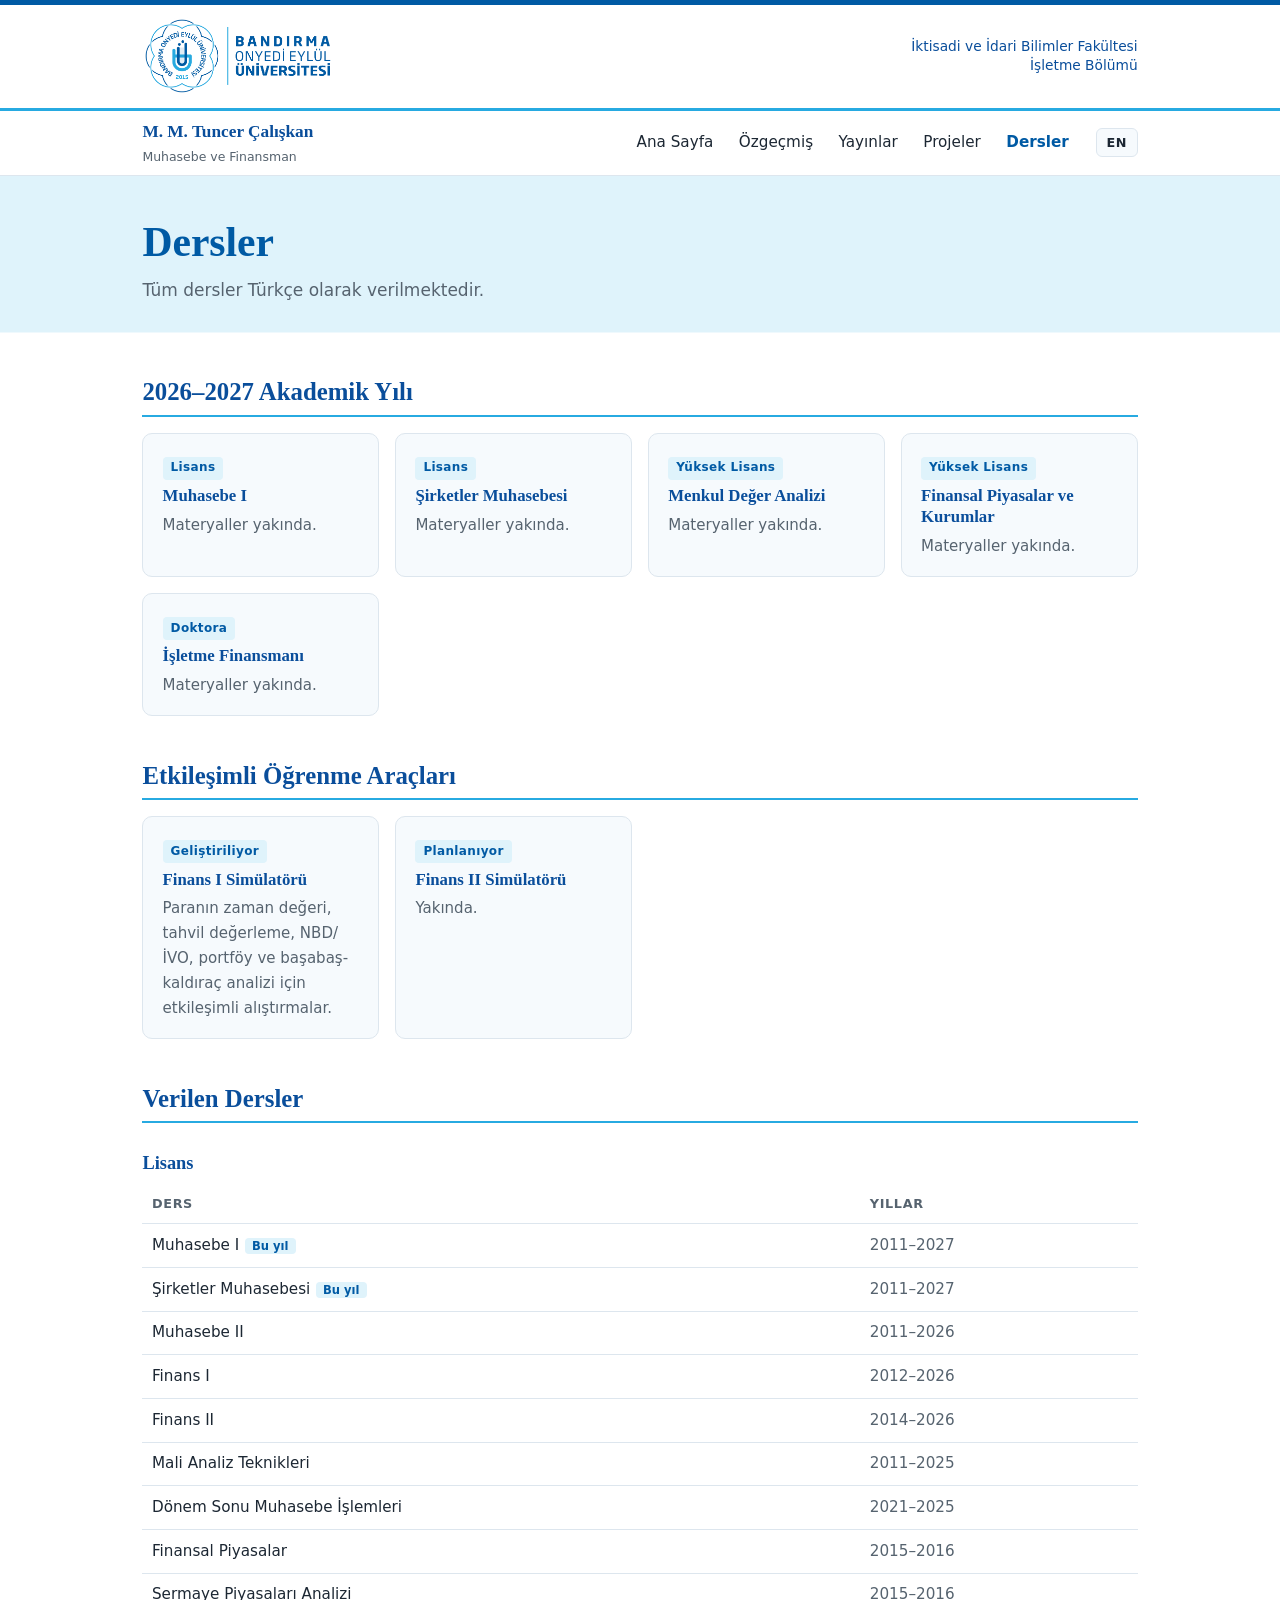
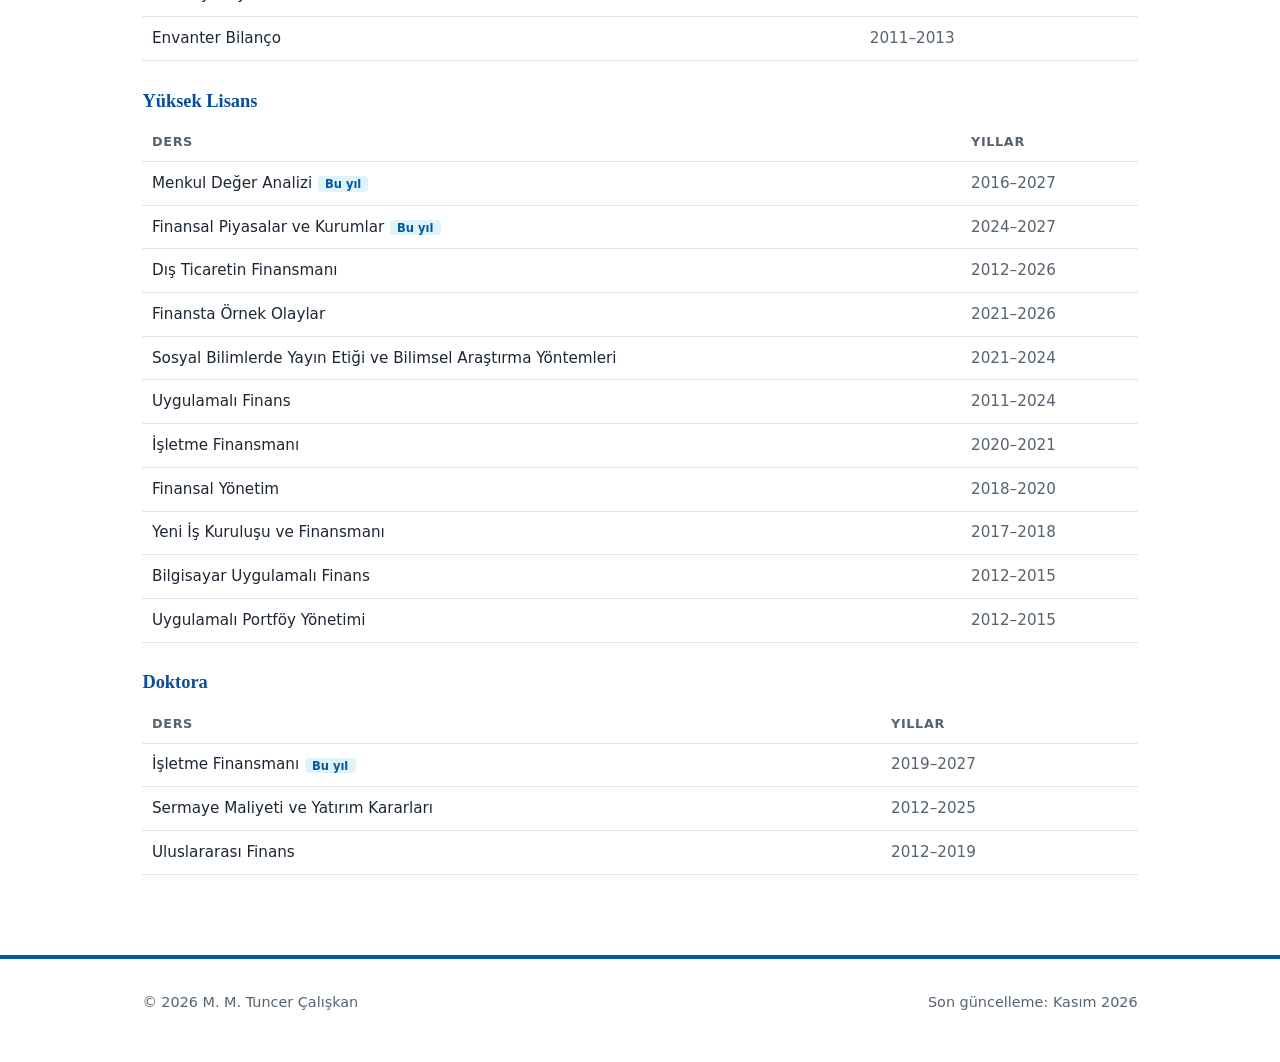
==== dersler.html @ f0aad769 "Add files via upload" ====
<!doctype html>
<html lang="tr">
<head>
<meta charset="utf-8">
<meta name="viewport" content="width=device-width, initial-scale=1">
<title data-tr="Dersler · M. M. Tuncer Çalışkan" data-en="Teaching · M. M. Tuncer Çalışkan">Dersler · M. M. Tuncer Çalışkan</title>
<meta name="description" content="Lisans, yüksek lisans ve doktora dersleri; ders materyalleri ve finans simülatörleri.">
<link rel="icon" href="assets/img/favicon.svg" type="image/svg+xml">
<link rel="stylesheet" href="assets/css/style.css">
</head>
<body>
<div class="uni-bar"><div class="wrap">
  <a class="uni-logo" href="https://www.bandirma.edu.tr">
    <img data-l="tr" src="assets/img/banu-logo-tr.png" alt="Bandırma Onyedi Eylül Üniversitesi" width="189" height="80">
    <img data-l="en" src="assets/img/banu-logo-en.png" alt="Bandırma Onyedi Eylül University" width="189" height="80">
  </a>
  <span class="uni-unit"><span data-l="tr">İktisadi ve İdari Bilimler Fakültesi<br>İşletme Bölümü</span><span data-l="en">Faculty of Economics and Administrative Sciences<br>Department of Business Administration</span></span>
</div></div>
<header class="site-header"><div class="wrap">
  <a class="brand" href="index.html">M. M. Tuncer Çalışkan<small><span data-l="tr">Muhasebe ve Finansman</span><span data-l="en">Accounting and Finance</span></small></a>
  <nav class="main" aria-label="Ana menü">
    <a href="index.html"><span data-l="tr">Ana Sayfa</span><span data-l="en">Home</span></a>
    <a href="ozgecmis.html"><span data-l="tr">Özgeçmiş</span><span data-l="en">CV</span></a>
    <a href="yayinlar.html"><span data-l="tr">Yayınlar</span><span data-l="en">Publications</span></a>
    <a href="projeler.html"><span data-l="tr">Projeler</span><span data-l="en">Projects</span></a>
    <a href="dersler.html" aria-current="page"><span data-l="tr">Dersler</span><span data-l="en">Teaching</span></a>
  </nav>
  <button class="lang-btn" type="button">EN</button>
  <button class="icon-btn menu-btn" type="button" aria-expanded="false" aria-label="Menü">☰</button>
</div></header>

<main><div class="wrap">
  <div class="page-head">
    <h1><span data-l="tr">Dersler</span><span data-l="en">Teaching</span></h1>
    <p><span data-l="tr">Tüm dersler Türkçe olarak verilmektedir.</span><span data-l="en">All courses are taught in Turkish.</span></p>
  </div>

  <h2><span data-l="tr">2026–2027 Akademik Yılı</span><span data-l="en">Academic Year 2026–2027</span></h2>
  <div class="grid">
    <div class="card"><span class="tag"><span data-l="tr">Lisans</span><span data-l="en">Undergraduate</span></span>
      <h3><span data-l="tr">Muhasebe I</span><span data-l="en">Accounting I</span></h3>
      <p><span data-l="tr">Materyaller yakında.</span><span data-l="en">Materials coming soon.</span></p></div>
    <div class="card"><span class="tag"><span data-l="tr">Lisans</span><span data-l="en">Undergraduate</span></span>
      <h3><span data-l="tr">Şirketler Muhasebesi</span><span data-l="en">Corporate Accounting</span></h3>
      <p><span data-l="tr">Materyaller yakında.</span><span data-l="en">Materials coming soon.</span></p></div>
    <div class="card"><span class="tag"><span data-l="tr">Yüksek Lisans</span><span data-l="en">Master's</span></span>
      <h3><span data-l="tr">Menkul Değer Analizi</span><span data-l="en">Security Analysis</span></h3>
      <p><span data-l="tr">Materyaller yakında.</span><span data-l="en">Materials coming soon.</span></p></div>
    <div class="card"><span class="tag"><span data-l="tr">Yüksek Lisans</span><span data-l="en">Master's</span></span>
      <h3><span data-l="tr">Finansal Piyasalar ve Kurumlar</span><span data-l="en">Financial Markets and Institutions</span></h3>
      <p><span data-l="tr">Materyaller yakında.</span><span data-l="en">Materials coming soon.</span></p></div>
    <div class="card"><span class="tag"><span data-l="tr">Doktora</span><span data-l="en">PhD</span></span>
      <h3><span data-l="tr">İşletme Finansmanı</span><span data-l="en">Business Finance</span></h3>
      <p><span data-l="tr">Materyaller yakında.</span><span data-l="en">Materials coming soon.</span></p></div>
  </div>

  <h2><span data-l="tr">Etkileşimli Öğrenme Araçları</span><span data-l="en">Interactive Learning Tools</span></h2>
  <div class="grid">
    <div class="card"><span class="tag"><span data-l="tr">Geliştiriliyor</span><span data-l="en">In development</span></span>
      <h3><span data-l="tr">Finans I Simülatörü</span><span data-l="en">Finance I Simulator</span></h3>
      <p><span data-l="tr">Paranın zaman değeri, tahvil değerleme, NBD/İVO, portföy ve başabaş-kaldıraç analizi için etkileşimli alıştırmalar.</span><span data-l="en">Interactive exercises on time value of money, bond valuation, NPV/IRR, portfolio and break-even/leverage analysis.</span></p></div>
    <div class="card"><span class="tag"><span data-l="tr">Planlanıyor</span><span data-l="en">Planned</span></span>
      <h3><span data-l="tr">Finans II Simülatörü</span><span data-l="en">Finance II Simulator</span></h3>
      <p><span data-l="tr">Yakında.</span><span data-l="en">Coming soon.</span></p></div>
  </div>

  <h2><span data-l="tr">Verilen Dersler</span><span data-l="en">Courses Taught</span></h2>

  <h3><span data-l="tr">Lisans</span><span data-l="en">Undergraduate</span></h3>
  <table>
    <thead><tr><th><span data-l="tr">Ders</span><span data-l="en">Course</span></th><th><span data-l="tr">Yıllar</span><span data-l="en">Years</span></th></tr></thead>
    <tbody>
      <tr><td><span data-l="tr">Muhasebe I</span><span data-l="en">Accounting I</span><span class="badge-now"><span data-l="tr">Bu yıl</span><span data-l="en">Current</span></span></td><td class="yr">2011–2027</td></tr>
      <tr><td><span data-l="tr">Şirketler Muhasebesi</span><span data-l="en">Corporate Accounting</span><span class="badge-now"><span data-l="tr">Bu yıl</span><span data-l="en">Current</span></span></td><td class="yr">2011–2027</td></tr>
      <tr><td><span data-l="tr">Muhasebe II</span><span data-l="en">Accounting II</span></td><td class="yr">2011–2026</td></tr>
      <tr><td><span data-l="tr">Finans I</span><span data-l="en">Finance I</span></td><td class="yr">2012–2026</td></tr>
      <tr><td><span data-l="tr">Finans II</span><span data-l="en">Finance II</span></td><td class="yr">2014–2026</td></tr>
      <tr><td><span data-l="tr">Mali Analiz Teknikleri</span><span data-l="en">Financial Analysis Techniques</span></td><td class="yr">2011–2025</td></tr>
      <tr><td><span data-l="tr">Dönem Sonu Muhasebe İşlemleri</span><span data-l="en">Year-End Accounting Procedures</span></td><td class="yr">2021–2025</td></tr>
      <tr><td><span data-l="tr">Finansal Piyasalar</span><span data-l="en">Financial Markets</span></td><td class="yr">2015–2016</td></tr>
      <tr><td><span data-l="tr">Sermaye Piyasaları Analizi</span><span data-l="en">Capital Markets Analysis</span></td><td class="yr">2015–2016</td></tr>
      <tr><td><span data-l="tr">Envanter Bilanço</span><span data-l="en">Inventory and Balance Sheet</span></td><td class="yr">2011–2013</td></tr>
    </tbody>
  </table>

  <h3><span data-l="tr">Yüksek Lisans</span><span data-l="en">Master's</span></h3>
  <table>
    <thead><tr><th><span data-l="tr">Ders</span><span data-l="en">Course</span></th><th><span data-l="tr">Yıllar</span><span data-l="en">Years</span></th></tr></thead>
    <tbody>
      <tr><td><span data-l="tr">Menkul Değer Analizi</span><span data-l="en">Security Analysis</span><span class="badge-now"><span data-l="tr">Bu yıl</span><span data-l="en">Current</span></span></td><td class="yr">2016–2027</td></tr>
      <tr><td><span data-l="tr">Finansal Piyasalar ve Kurumlar</span><span data-l="en">Financial Markets and Institutions</span><span class="badge-now"><span data-l="tr">Bu yıl</span><span data-l="en">Current</span></span></td><td class="yr">2024–2027</td></tr>
      <tr><td><span data-l="tr">Dış Ticaretin Finansmanı</span><span data-l="en">Foreign Trade Finance</span></td><td class="yr">2012–2026</td></tr>
      <tr><td><span data-l="tr">Finansta Örnek Olaylar</span><span data-l="en">Case Studies in Finance</span></td><td class="yr">2021–2026</td></tr>
      <tr><td><span data-l="tr">Sosyal Bilimlerde Yayın Etiği ve Bilimsel Araştırma Yöntemleri</span><span data-l="en">Publication Ethics and Research Methods in Social Sciences</span></td><td class="yr">2021–2024</td></tr>
      <tr><td><span data-l="tr">Uygulamalı Finans</span><span data-l="en">Applied Finance</span></td><td class="yr">2011–2024</td></tr>
      <tr><td><span data-l="tr">İşletme Finansmanı</span><span data-l="en">Business Finance</span></td><td class="yr">2020–2021</td></tr>
      <tr><td><span data-l="tr">Finansal Yönetim</span><span data-l="en">Financial Management</span></td><td class="yr">2018–2020</td></tr>
      <tr><td><span data-l="tr">Yeni İş Kuruluşu ve Finansmanı</span><span data-l="en">New Venture Creation and Financing</span></td><td class="yr">2017–2018</td></tr>
      <tr><td><span data-l="tr">Bilgisayar Uygulamalı Finans</span><span data-l="en">Computer-Aided Finance</span></td><td class="yr">2012–2015</td></tr>
      <tr><td><span data-l="tr">Uygulamalı Portföy Yönetimi</span><span data-l="en">Applied Portfolio Management</span></td><td class="yr">2012–2015</td></tr>
    </tbody>
  </table>

  <h3><span data-l="tr">Doktora</span><span data-l="en">PhD</span></h3>
  <table>
    <thead><tr><th><span data-l="tr">Ders</span><span data-l="en">Course</span></th><th><span data-l="tr">Yıllar</span><span data-l="en">Years</span></th></tr></thead>
    <tbody>
      <tr><td><span data-l="tr">İşletme Finansmanı</span><span data-l="en">Business Finance</span><span class="badge-now"><span data-l="tr">Bu yıl</span><span data-l="en">Current</span></span></td><td class="yr">2019–2027</td></tr>
      <tr><td><span data-l="tr">Sermaye Maliyeti ve Yatırım Kararları</span><span data-l="en">Cost of Capital and Investment Decisions</span></td><td class="yr">2012–2025</td></tr>
      <tr><td><span data-l="tr">Uluslararası Finans</span><span data-l="en">International Finance</span></td><td class="yr">2012–2019</td></tr>
    </tbody>
  </table>
</div></main>

<footer class="site-footer"><div class="wrap">
  <span>© 2026 M. M. Tuncer Çalışkan</span>
  <span><span data-l="tr">Son güncelleme: Kasım 2026</span><span data-l="en">Last updated: November 2026</span></span>
</div></footer>
<script src="assets/js/main.js"></script>
</body>
</html>
---- assets/css/style.css ----
/* ==========================================================
   Kişisel akademik site — ortak stil
   Renkler: Bandırma Onyedi Eylül Üniversitesi Kurumsal Kimlik
   Rehberi (2017) logo renkleri: #005AA4 koyu mavi, #27AAE1 açık mavi
   ========================================================== */
:root {
  --banu-blue: #005aa4;     /* kurumsal koyu mavi */
  --banu-cyan: #27aae1;     /* kurumsal açık mavi */
  --banu-tint: #dff3fb;     /* rehberdeki açık ton */
  --bg: #ffffff;
  --surface: #f6fafd;
  --text: #1c2733;
  --muted: #56636f;
  --line: #dde6ee;
  --navy: #0a4e9b;          /* başlıklar: rehberdeki koyu ton */
  --accent: #005aa4;        /* bağlantılar */
  --accent-soft: #dff3fb;
  --serif: "Iowan Old Style", "Palatino Linotype", Palatino, Georgia, Cambria, serif;
  --sans: system-ui, -apple-system, "Segoe UI", Roboto, "Helvetica Neue", Arial, sans-serif;
  --max: 1040px;
  --radius: 10px;
}
@media (prefers-color-scheme: dark) {
  :root {
    --bg: #0f1722;
    --surface: #152131;
    --text: #e6edf3;
    --muted: #a0aebb;
    --line: #26364a;
    --navy: #a4dbf3;
    --accent: #6dc6eb;
    --accent-soft: #15324a;
  }
}

* { box-sizing: border-box; }
html { scroll-behavior: smooth; }
body {
  margin: 0;
  background: var(--bg);
  color: var(--text);
  font-family: var(--sans);
  font-size: 17px;
  line-height: 1.65;
  -webkit-font-smoothing: antialiased;
}
a { color: var(--accent); text-decoration-thickness: 1px; text-underline-offset: 3px; }
a:hover { text-decoration-thickness: 2px; }
img { max-width: 100%; display: block; }
h1, h2, h3 { font-family: var(--serif); color: var(--navy); line-height: 1.25; font-weight: 600; }
h1 { font-size: clamp(1.9rem, 4vw, 2.6rem); margin: 0 0 .4rem; }
h2 { font-size: 1.55rem; margin: 2.8rem 0 1rem; padding-bottom: .4rem; border-bottom: 1px solid var(--line); }
h3 { font-size: 1.15rem; margin: 1.8rem 0 .6rem; }
.wrap { max-width: var(--max); margin: 0 auto; padding: 0 1.4rem; }

/* ---------- Dil görünürlüğü ---------- */
html[lang="tr"] [data-l="en"],
html[lang="en"] [data-l="tr"] { display: none !important; }

/* ---------- Üniversite şeridi (logo) ---------- */
.uni-bar {
  background: #ffffff;
  border-top: 5px solid var(--banu-blue);
  box-shadow: inset 0 -3px 0 var(--banu-cyan);
}
.uni-bar .wrap { display: flex; align-items: center; justify-content: space-between; gap: 1.2rem; padding-top: .7rem; padding-bottom: .9rem; }
/* Rehber: logo 2 cm'in altında kullanılamaz → amblem en az 76 px */
.uni-logo img { height: 80px; width: auto; }
.uni-unit { color: #0a4e9b; font-size: .86rem; line-height: 1.4; text-align: right; }
@media (max-width: 640px) { .uni-unit { display: none; } }

/* ---------- Üst menü ---------- */
.site-header {
  position: sticky; top: 0; z-index: 10;
  background: color-mix(in srgb, var(--bg) 92%, transparent);
  backdrop-filter: blur(8px);
  border-bottom: 1px solid var(--line);
}
.site-header .wrap { display: flex; align-items: center; gap: 1rem; min-height: 64px; }
.brand { font-family: var(--serif); font-weight: 600; color: var(--navy); text-decoration: none; font-size: 1.08rem; margin-right: auto; }
.brand small { display: block; font-family: var(--sans); font-weight: 400; font-size: .78rem; color: var(--muted); }
nav.main { display: flex; gap: .2rem; flex-wrap: wrap; }
nav.main a {
  color: var(--text); text-decoration: none; padding: .4rem .7rem; border-radius: 6px; font-size: .95rem;
}
nav.main a:hover { background: var(--accent-soft); }
nav.main a[aria-current="page"] { color: var(--accent); font-weight: 600; }
.lang-btn, .icon-btn {
  border: 1px solid var(--line); background: var(--surface); color: var(--text);
  border-radius: 6px; padding: .35rem .6rem; font: 600 .8rem var(--sans); cursor: pointer; letter-spacing: .04em;
}
.lang-btn:hover, .icon-btn:hover { border-color: var(--accent); color: var(--accent); }
.menu-btn { display: none; }
@media (max-width: 820px) {
  .menu-btn { display: inline-block; }
  nav.main { display: none; position: absolute; top: 64px; left: 0; right: 0; background: var(--surface);
    flex-direction: column; padding: .6rem 1.4rem 1rem; border-bottom: 1px solid var(--line); }
  nav.main.open { display: flex; }
}

/* ---------- Ana sayfa kahraman alanı ---------- */
.hero { padding: 3rem 0 2rem; background: linear-gradient(180deg, var(--accent-soft) 0%, var(--bg) 100%); }
.hero h1 { color: var(--banu-blue); }
@media (prefers-color-scheme: dark) { .hero h1 { color: var(--navy); } }
h2 { border-bottom: 2px solid var(--banu-cyan); }
.hero .wrap { display: grid; grid-template-columns: 170px 1fr; gap: 2.2rem; align-items: center; }
.hero img.portrait {
  width: 170px; height: 210px; object-fit: cover; border-radius: var(--radius);
  border: 1px solid var(--line); box-shadow: 0 6px 24px rgba(20, 30, 50, .10);
}
.hero .title { color: var(--accent); font-weight: 600; margin: 0; }
.hero .affil { color: var(--muted); margin: .2rem 0 1rem; }
@media (max-width: 640px) {
  .hero .wrap { grid-template-columns: 1fr; }
  .hero img.portrait { width: 140px; height: 172px; }
}

/* ---------- Profil bağlantıları ---------- */
.links { display: flex; flex-wrap: wrap; gap: .5rem; margin: 0; padding: 0; list-style: none; }
.links a {
  display: inline-block; padding: .3rem .75rem; border: 1px solid var(--line); border-radius: 999px;
  background: var(--surface); color: var(--text); text-decoration: none; font-size: .88rem;
}
.links a:hover { border-color: var(--accent); color: var(--accent); }

/* ---------- Kartlar ve ızgaralar ---------- */
.grid { display: grid; gap: 1rem; grid-template-columns: repeat(auto-fill, minmax(230px, 1fr)); }
.card {
  background: var(--surface); border: 1px solid var(--line); border-radius: var(--radius); padding: 1.1rem 1.2rem;
}
.card h3 { margin: 0 0 .35rem; font-size: 1.05rem; }
.card p { margin: 0; color: var(--muted); font-size: .94rem; }
.tag {
  display: inline-block; font-size: .75rem; font-weight: 600; letter-spacing: .03em; color: var(--accent);
  background: var(--accent-soft); padding: .1rem .5rem; border-radius: 4px; margin-bottom: .4rem;
}
.lead { font-size: 1.08rem; max-width: 70ch; }
.muted { color: var(--muted); }

/* ---------- Zaman çizelgesi (özgeçmiş) ---------- */
.timeline { list-style: none; margin: 0; padding: 0; }
.timeline li {
  display: grid; grid-template-columns: 120px 1fr; gap: 1rem; padding: .8rem 0; border-bottom: 1px dashed var(--line);
}
.timeline .yr { color: var(--accent); font-weight: 600; font-variant-numeric: tabular-nums; font-size: .93rem; }
.timeline strong { display: block; color: var(--text); }
.timeline span.sub { color: var(--muted); font-size: .93rem; }
@media (max-width: 560px) { .timeline li { grid-template-columns: 1fr; gap: .1rem; } }

/* ---------- Yayınlar ---------- */
.toolbar { display: flex; flex-wrap: wrap; gap: .5rem; align-items: center; margin: 1.2rem 0 .4rem; }
.toolbar input[type="search"] {
  flex: 1 1 240px; padding: .55rem .8rem; border: 1px solid var(--line); border-radius: 8px;
  background: var(--surface); color: var(--text); font: inherit; font-size: .95rem;
}
.chip {
  border: 1px solid var(--line); background: var(--surface); color: var(--text); border-radius: 999px;
  padding: .35rem .8rem; font: .86rem var(--sans); cursor: pointer;
}
.chip[aria-pressed="true"] { background: var(--navy); color: var(--bg); border-color: var(--navy); }
.count { color: var(--muted); font-size: .88rem; margin: .3rem 0 0; }
ol.pubs { list-style: none; padding: 0; margin: 0; }
ol.pubs li {
  padding: .85rem 0 .85rem 1rem; border-left: 3px solid transparent; border-bottom: 1px solid var(--line);
  text-indent: -1rem; padding-left: 2rem;  /* APA asılı girinti */
}
ol.pubs li:hover { border-left-color: var(--accent); }
ol.pubs li .me { font-weight: 700; }
ol.pubs li a.doi { font-size: .9rem; word-break: break-all; }
ol.pubs li .kind { text-indent: 0; display: inline-block; margin-left: .4rem; }
.pub-section[hidden] { display: none; }

/* ---------- Tablolar (dersler) ---------- */
table { width: 100%; border-collapse: collapse; font-size: .95rem; }
th, td { text-align: left; padding: .55rem .6rem; border-bottom: 1px solid var(--line); vertical-align: top; }
th { font-size: .8rem; text-transform: uppercase; letter-spacing: .05em; color: var(--muted); font-weight: 600; }
td.yr { white-space: nowrap; font-variant-numeric: tabular-nums; color: var(--muted); }
.badge-now { font-size: .72rem; font-weight: 700; color: var(--accent); background: var(--accent-soft); padding: .05rem .45rem; border-radius: 4px; margin-left: .35rem; }

/* ---------- Altbilgi ---------- */
footer.site-footer { margin-top: 4rem; border-top: 4px solid var(--banu-blue); padding: 2rem 0 3rem; color: var(--muted); font-size: .9rem; }
footer.site-footer .wrap { display: flex; flex-wrap: wrap; justify-content: space-between; gap: 1rem; }

main { padding-bottom: 1rem; }
/* İç sayfa başlığı: ana sayfadaki gibi tam genişlikte kurumsal açık mavi bant */
.page-head {
  padding: 2.6rem 0 1.8rem;
  background: var(--accent-soft);
  box-shadow: 0 0 0 100vmax var(--accent-soft);
  clip-path: inset(0 -100vmax);
  margin-bottom: 1rem;
}
.page-head h1 { color: var(--banu-blue); }
@media (prefers-color-scheme: dark) { .page-head h1 { color: var(--navy); } }
.page-head p { color: var(--muted); max-width: 70ch; margin: .2rem 0 0; }
.btn {
  display: inline-block; padding: .55rem 1rem; border-radius: 8px; background: var(--navy); color: var(--bg);
  text-decoration: none; font-weight: 600; font-size: .92rem;
}
.btn:hover { opacity: .9; }
.btn.ghost { background: transparent; color: var(--navy); border: 1px solid var(--line); }
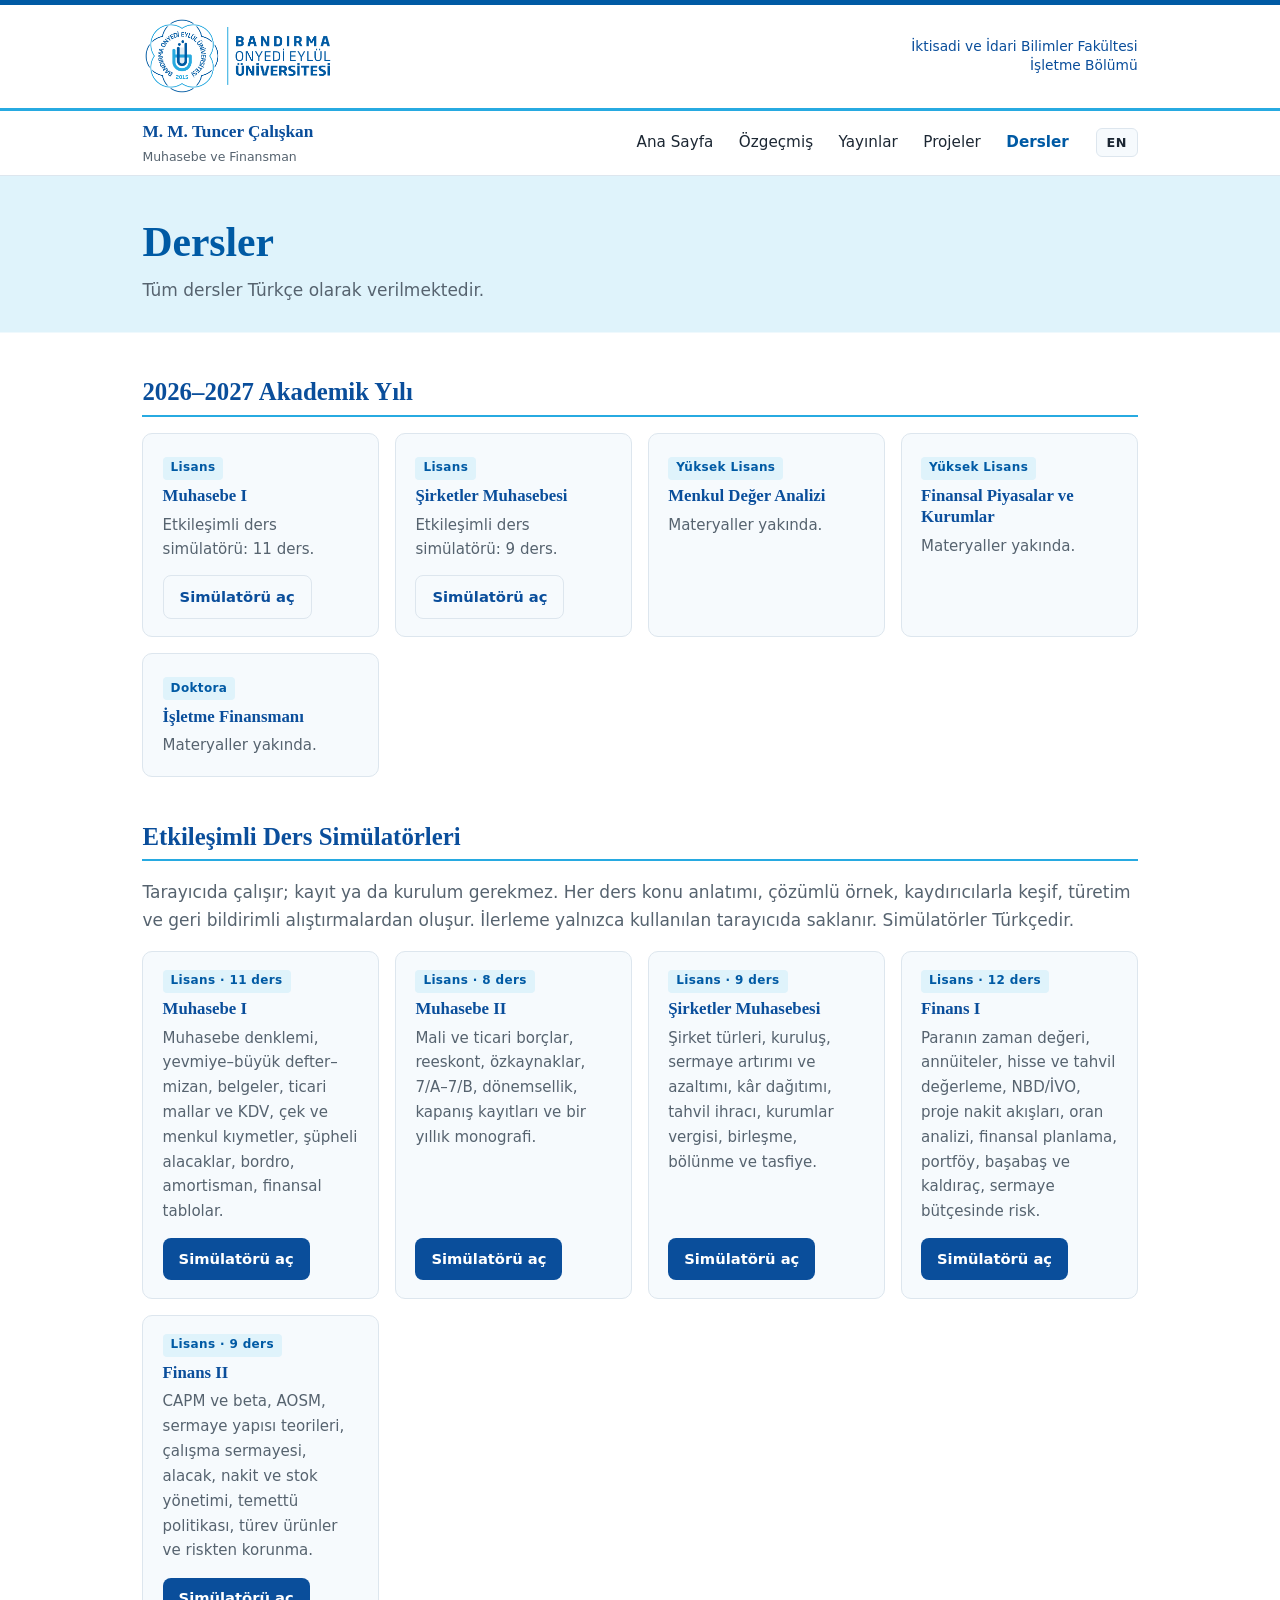
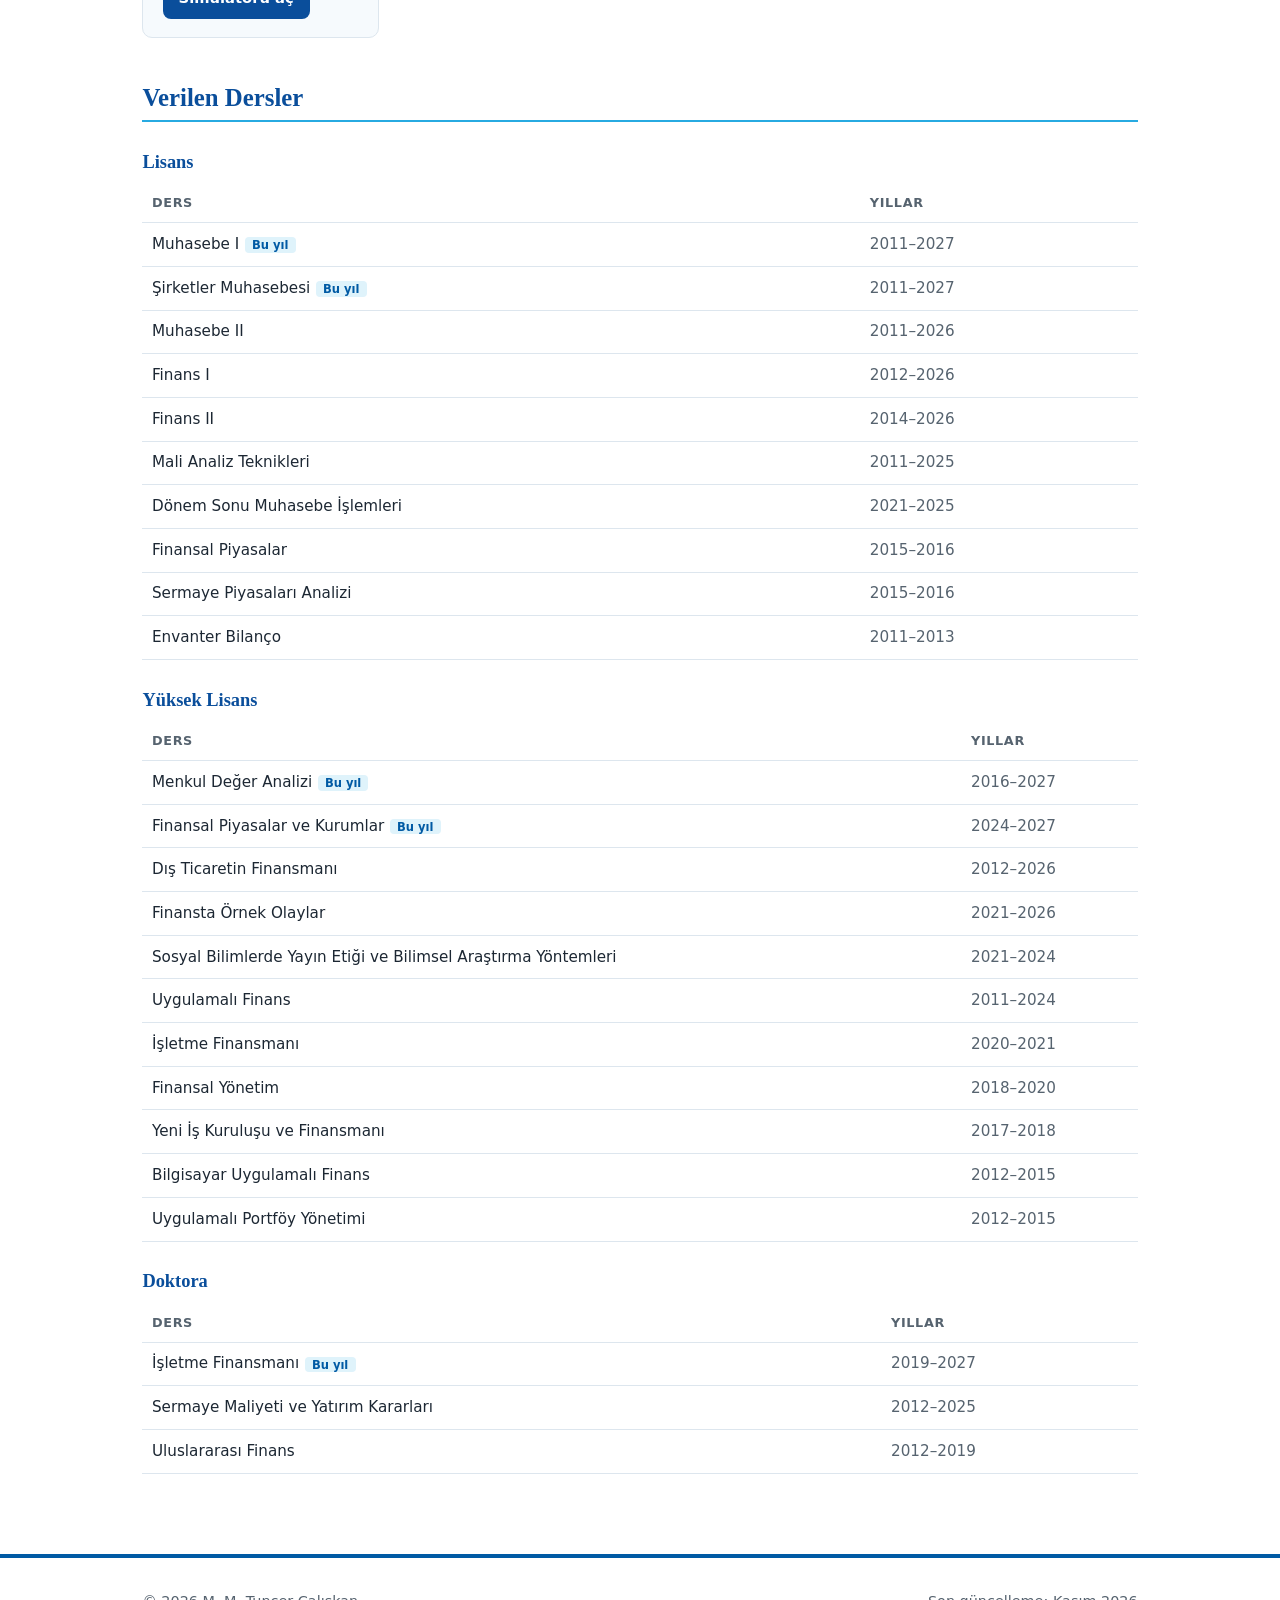
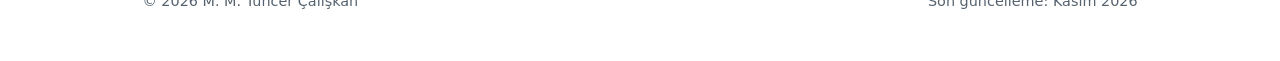
==== commit 080f8877: "Add files via upload" ====
--- a/dersler.html
+++ b/dersler.html
@@ -4,7 +4,7 @@
 <meta charset="utf-8">
 <meta name="viewport" content="width=device-width, initial-scale=1">
 <title data-tr="Dersler · M. M. Tuncer Çalışkan" data-en="Teaching · M. M. Tuncer Çalışkan">Dersler · M. M. Tuncer Çalışkan</title>
-<meta name="description" content="Lisans, yüksek lisans ve doktora dersleri; ders materyalleri ve finans simülatörleri.">
+<meta name="description" content="Lisans, yüksek lisans ve doktora dersleri; muhasebe ve finans dersleri için etkileşimli simülatörler.">
 <link rel="icon" href="assets/img/favicon.svg" type="image/svg+xml">
 <link rel="stylesheet" href="assets/css/style.css">
 </head>
@@ -39,10 +39,12 @@
   <div class="grid">
     <div class="card"><span class="tag"><span data-l="tr">Lisans</span><span data-l="en">Undergraduate</span></span>
       <h3><span data-l="tr">Muhasebe I</span><span data-l="en">Accounting I</span></h3>
-      <p><span data-l="tr">Materyaller yakında.</span><span data-l="en">Materials coming soon.</span></p></div>
+      <p><span data-l="tr">Etkileşimli ders simülatörü: 11 ders.</span><span data-l="en">Interactive course simulator: 11 lessons.</span></p>
+      <a class="btn ghost" href="dersler/simulatorler/muhasebe1.html"><span data-l="tr">Simülatörü aç</span><span data-l="en">Open simulator</span></a></div>
     <div class="card"><span class="tag"><span data-l="tr">Lisans</span><span data-l="en">Undergraduate</span></span>
       <h3><span data-l="tr">Şirketler Muhasebesi</span><span data-l="en">Corporate Accounting</span></h3>
-      <p><span data-l="tr">Materyaller yakında.</span><span data-l="en">Materials coming soon.</span></p></div>
+      <p><span data-l="tr">Etkileşimli ders simülatörü: 9 ders.</span><span data-l="en">Interactive course simulator: 9 lessons.</span></p>
+      <a class="btn ghost" href="dersler/simulatorler/sirketler-muhasebesi.html"><span data-l="tr">Simülatörü aç</span><span data-l="en">Open simulator</span></a></div>
     <div class="card"><span class="tag"><span data-l="tr">Yüksek Lisans</span><span data-l="en">Master's</span></span>
       <h3><span data-l="tr">Menkul Değer Analizi</span><span data-l="en">Security Analysis</span></h3>
       <p><span data-l="tr">Materyaller yakında.</span><span data-l="en">Materials coming soon.</span></p></div>
@@ -54,14 +56,29 @@
       <p><span data-l="tr">Materyaller yakında.</span><span data-l="en">Materials coming soon.</span></p></div>
   </div>
 
-  <h2><span data-l="tr">Etkileşimli Öğrenme Araçları</span><span data-l="en">Interactive Learning Tools</span></h2>
-  <div class="grid">
-    <div class="card"><span class="tag"><span data-l="tr">Geliştiriliyor</span><span data-l="en">In development</span></span>
-      <h3><span data-l="tr">Finans I Simülatörü</span><span data-l="en">Finance I Simulator</span></h3>
-      <p><span data-l="tr">Paranın zaman değeri, tahvil değerleme, NBD/İVO, portföy ve başabaş-kaldıraç analizi için etkileşimli alıştırmalar.</span><span data-l="en">Interactive exercises on time value of money, bond valuation, NPV/IRR, portfolio and break-even/leverage analysis.</span></p></div>
-    <div class="card"><span class="tag"><span data-l="tr">Planlanıyor</span><span data-l="en">Planned</span></span>
-      <h3><span data-l="tr">Finans II Simülatörü</span><span data-l="en">Finance II Simulator</span></h3>
-      <p><span data-l="tr">Yakında.</span><span data-l="en">Coming soon.</span></p></div>
+  <h2 id="simulatorler"><span data-l="tr">Etkileşimli Ders Simülatörleri</span><span data-l="en">Interactive Course Simulators</span></h2>
+  <p class="muted"><span data-l="tr">Tarayıcıda çalışır; kayıt ya da kurulum gerekmez. Her ders konu anlatımı, çözümlü örnek, kaydırıcılarla keşif, türetim ve geri bildirimli alıştırmalardan oluşur. İlerleme yalnızca kullanılan tarayıcıda saklanır. Simülatörler Türkçedir.</span><span data-l="en">Runs in the browser; no sign-up or installation. Each lesson combines a short text, a worked example, slider-based explorations, a derivation and exercises with feedback. Progress is stored only in your browser. The simulators are in Turkish.</span></p>
+  <div class="grid sims">
+    <div class="card"><span class="tag"><span data-l="tr">Lisans · 11 ders</span><span data-l="en">Undergraduate · 11 lessons</span></span>
+      <h3><span data-l="tr">Muhasebe I</span><span data-l="en">Accounting I</span></h3>
+      <p><span data-l="tr">Muhasebe denklemi, yevmiye–büyük defter–mizan, belgeler, ticari mallar ve KDV, çek ve menkul kıymetler, şüpheli alacaklar, bordro, amortisman, finansal tablolar.</span><span data-l="en">Accounting equation, journal–ledger–trial balance, documents, inventory and VAT, cheques and securities, doubtful receivables, payroll, depreciation, financial statements.</span></p>
+      <a class="btn" href="dersler/simulatorler/muhasebe1.html"><span data-l="tr">Simülatörü aç</span><span data-l="en">Open simulator</span></a></div>
+    <div class="card"><span class="tag"><span data-l="tr">Lisans · 8 ders</span><span data-l="en">Undergraduate · 8 lessons</span></span>
+      <h3><span data-l="tr">Muhasebe II</span><span data-l="en">Accounting II</span></h3>
+      <p><span data-l="tr">Mali ve ticari borçlar, reeskont, özkaynaklar, 7/A–7/B, dönemsellik, kapanış kayıtları ve bir yıllık monografi.</span><span data-l="en">Financial and trade liabilities, discounting of notes, equity, cost accounts (7/A–7/B), accruals and deferrals, closing entries and a full-year case.</span></p>
+      <a class="btn" href="dersler/simulatorler/muhasebe2.html"><span data-l="tr">Simülatörü aç</span><span data-l="en">Open simulator</span></a></div>
+    <div class="card"><span class="tag"><span data-l="tr">Lisans · 9 ders</span><span data-l="en">Undergraduate · 9 lessons</span></span>
+      <h3><span data-l="tr">Şirketler Muhasebesi</span><span data-l="en">Corporate Accounting</span></h3>
+      <p><span data-l="tr">Şirket türleri, kuruluş, sermaye artırımı ve azaltımı, kâr dağıtımı, tahvil ihracı, kurumlar vergisi, birleşme, bölünme ve tasfiye.</span><span data-l="en">Company types, formation, capital increases and reductions, profit distribution, bond issues, corporate tax, mergers, demergers and liquidation.</span></p>
+      <a class="btn" href="dersler/simulatorler/sirketler-muhasebesi.html"><span data-l="tr">Simülatörü aç</span><span data-l="en">Open simulator</span></a></div>
+    <div class="card"><span class="tag"><span data-l="tr">Lisans · 12 ders</span><span data-l="en">Undergraduate · 12 lessons</span></span>
+      <h3><span data-l="tr">Finans I</span><span data-l="en">Finance I</span></h3>
+      <p><span data-l="tr">Paranın zaman değeri, annüiteler, hisse ve tahvil değerleme, NBD/İVO, proje nakit akışları, oran analizi, finansal planlama, portföy, başabaş ve kaldıraç, sermaye bütçesinde risk.</span><span data-l="en">Time value of money, annuities, stock and bond valuation, NPV/IRR, project cash flows, ratio analysis, financial planning, portfolios, break-even and leverage, risk in capital budgeting.</span></p>
+      <a class="btn" href="dersler/simulatorler/finans1.html"><span data-l="tr">Simülatörü aç</span><span data-l="en">Open simulator</span></a></div>
+    <div class="card"><span class="tag"><span data-l="tr">Lisans · 9 ders</span><span data-l="en">Undergraduate · 9 lessons</span></span>
+      <h3><span data-l="tr">Finans II</span><span data-l="en">Finance II</span></h3>
+      <p><span data-l="tr">CAPM ve beta, AOSM, sermaye yapısı teorileri, çalışma sermayesi, alacak, nakit ve stok yönetimi, temettü politikası, türev ürünler ve riskten korunma.</span><span data-l="en">CAPM and beta, WACC, capital structure theories, working capital, receivables, cash and inventory management, dividend policy, derivatives and hedging.</span></p>
+      <a class="btn" href="dersler/simulatorler/finans2.html"><span data-l="tr">Simülatörü aç</span><span data-l="en">Open simulator</span></a></div>
   </div>
 
   <h2><span data-l="tr">Verilen Dersler</span><span data-l="en">Courses Taught</span></h2>
--- a/assets/css/style.css
+++ b/assets/css/style.css
@@ -130,11 +130,15 @@
 }
 .card h3 { margin: 0 0 .35rem; font-size: 1.05rem; }
 .card p { margin: 0; color: var(--muted); font-size: .94rem; }
+.card .btn { margin-top: .8rem; }
+.grid.sims .card { display: flex; flex-direction: column; align-items: flex-start; }
+.grid.sims .card .btn { margin-top: auto; }
+.grid.sims .card p { margin-bottom: .9rem; }
 .tag {
   display: inline-block; font-size: .75rem; font-weight: 600; letter-spacing: .03em; color: var(--accent);
   background: var(--accent-soft); padding: .1rem .5rem; border-radius: 4px; margin-bottom: .4rem;
 }
-.lead { font-size: 1.08rem; max-width: 70ch; }
+.lead { font-size: 1.08rem; text-align: justify; hyphens: auto; -webkit-hyphens: auto; }
 .muted { color: var(--muted); }
 
 /* ---------- Zaman çizelgesi (özgeçmiş) ---------- */
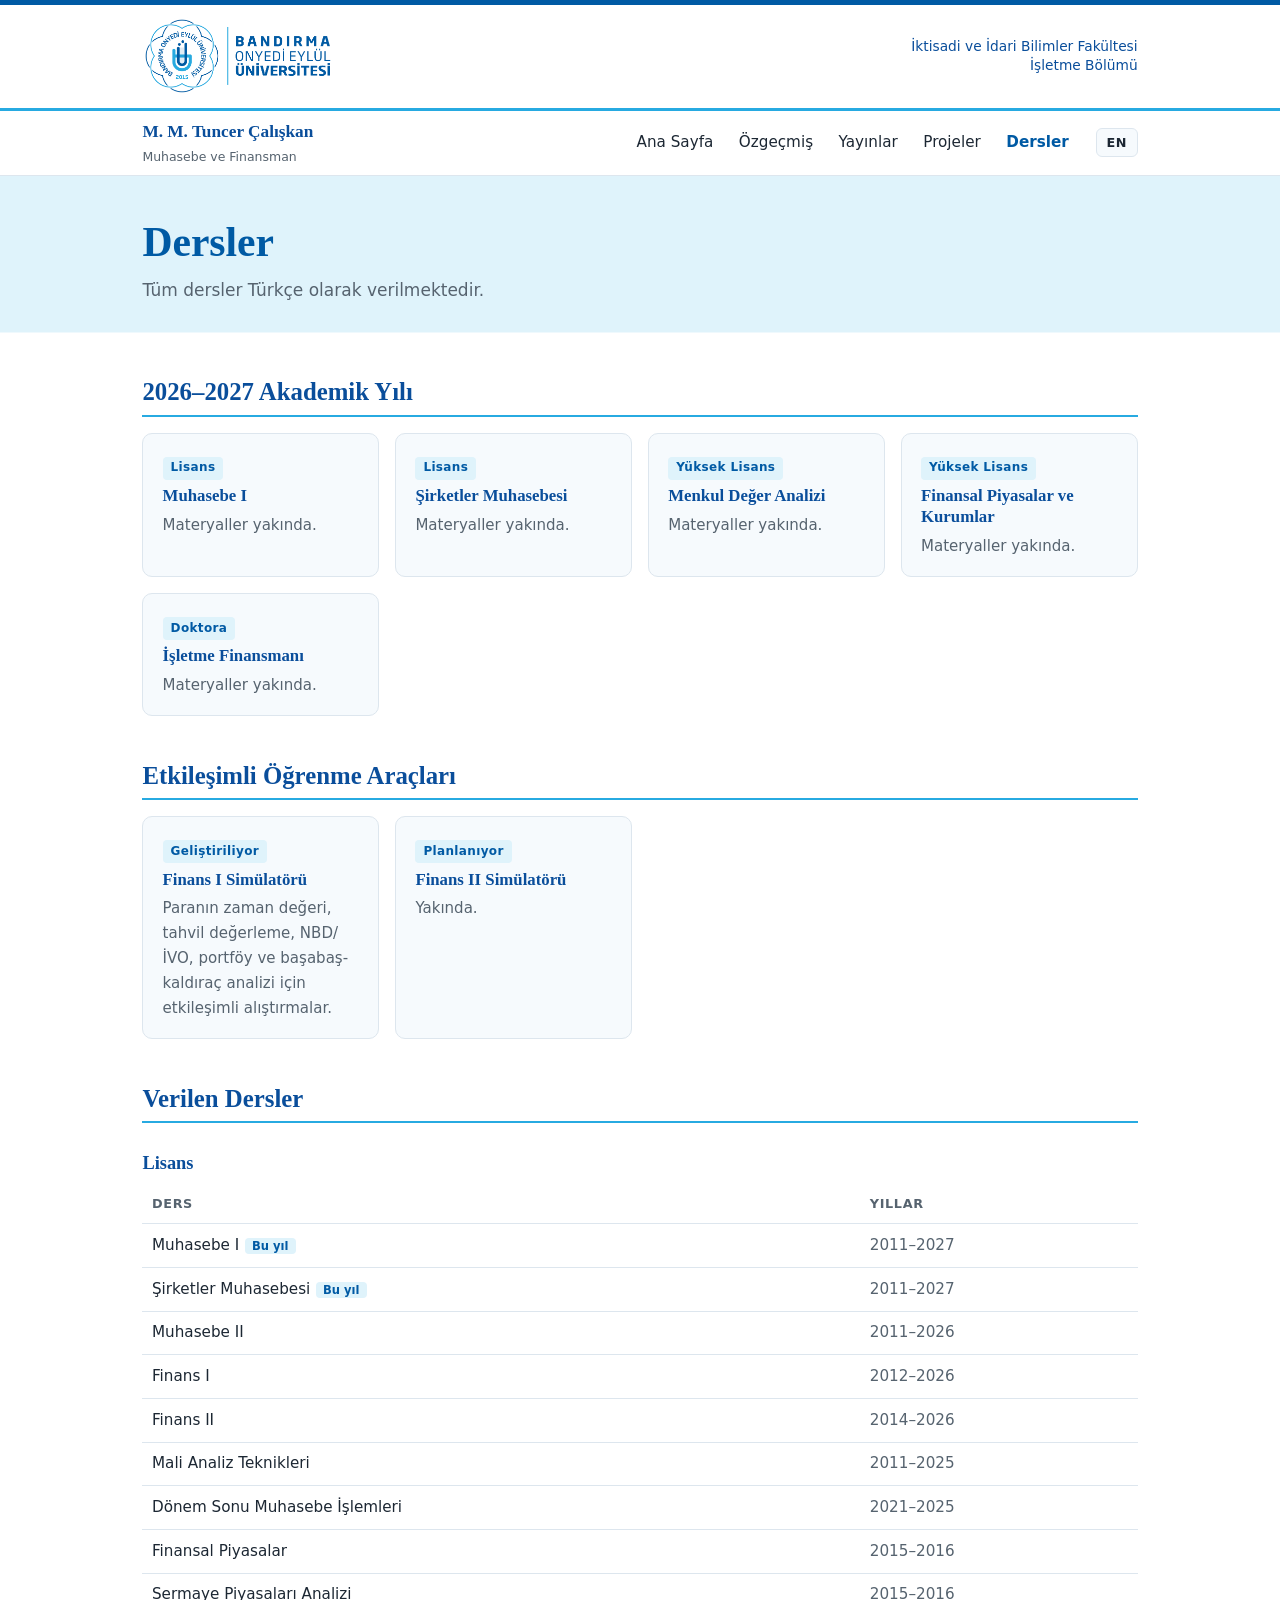
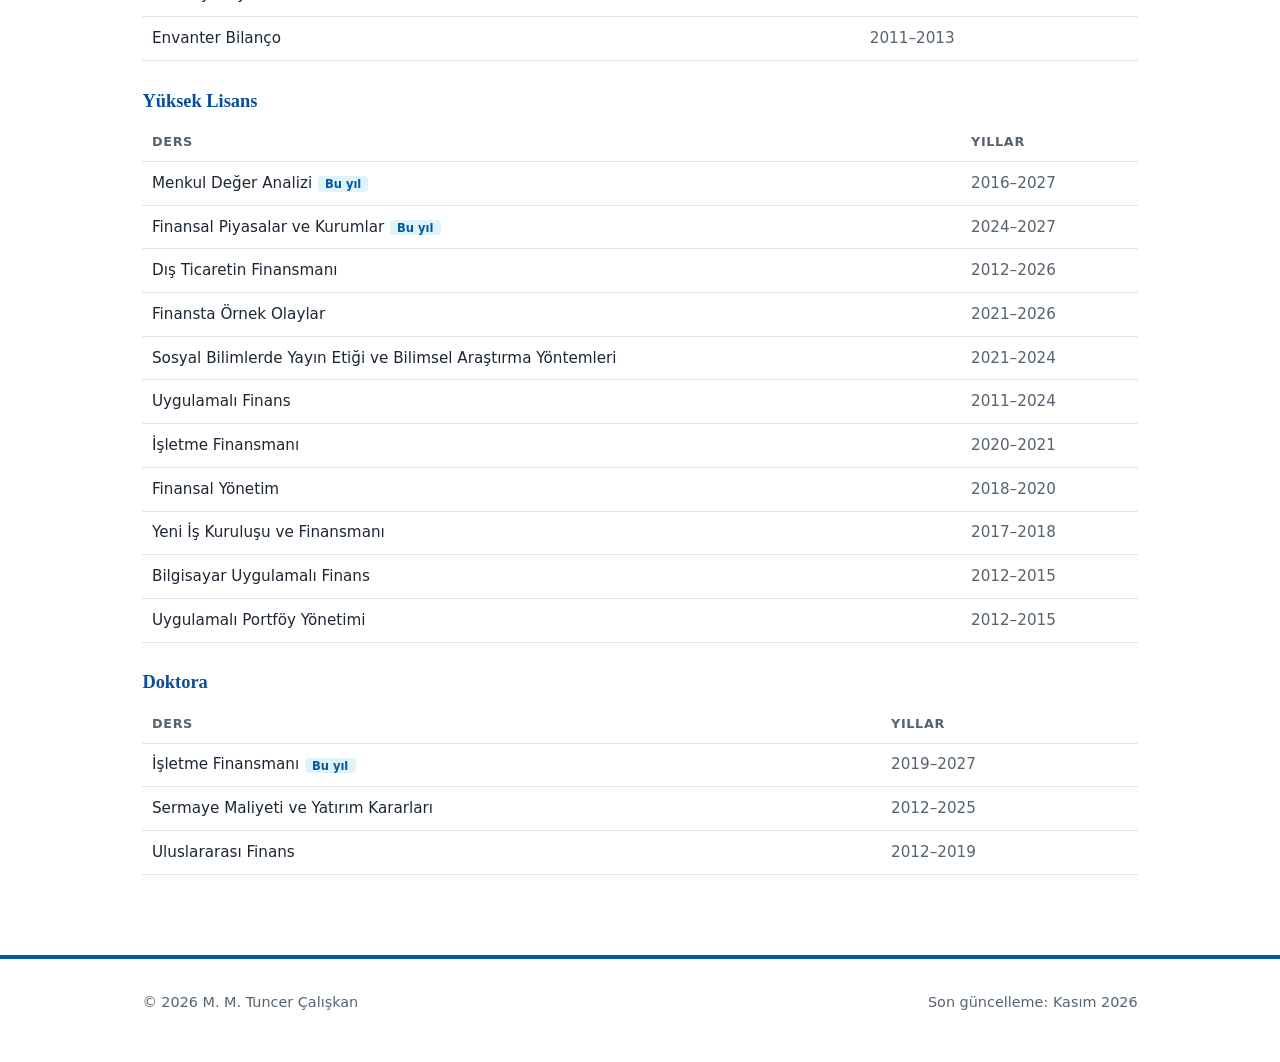
==== commit 4633e995: "Add files via upload" ====
--- a/dersler.html
+++ b/dersler.html
@@ -4,7 +4,7 @@
 <meta charset="utf-8">
 <meta name="viewport" content="width=device-width, initial-scale=1">
 <title data-tr="Dersler · M. M. Tuncer Çalışkan" data-en="Teaching · M. M. Tuncer Çalışkan">Dersler · M. M. Tuncer Çalışkan</title>
-<meta name="description" content="Lisans, yüksek lisans ve doktora dersleri; muhasebe ve finans dersleri için etkileşimli simülatörler.">
+<meta name="description" content="Lisans, yüksek lisans ve doktora dersleri; ders materyalleri ve finans simülatörleri.">
 <link rel="icon" href="assets/img/favicon.svg" type="image/svg+xml">
 <link rel="stylesheet" href="assets/css/style.css">
 </head>
@@ -39,12 +39,10 @@
   <div class="grid">
     <div class="card"><span class="tag"><span data-l="tr">Lisans</span><span data-l="en">Undergraduate</span></span>
       <h3><span data-l="tr">Muhasebe I</span><span data-l="en">Accounting I</span></h3>
-      <p><span data-l="tr">Etkileşimli ders simülatörü: 11 ders.</span><span data-l="en">Interactive course simulator: 11 lessons.</span></p>
-      <a class="btn ghost" href="dersler/simulatorler/muhasebe1.html"><span data-l="tr">Simülatörü aç</span><span data-l="en">Open simulator</span></a></div>
+      <p><span data-l="tr">Materyaller yakında.</span><span data-l="en">Materials coming soon.</span></p></div>
     <div class="card"><span class="tag"><span data-l="tr">Lisans</span><span data-l="en">Undergraduate</span></span>
       <h3><span data-l="tr">Şirketler Muhasebesi</span><span data-l="en">Corporate Accounting</span></h3>
-      <p><span data-l="tr">Etkileşimli ders simülatörü: 9 ders.</span><span data-l="en">Interactive course simulator: 9 lessons.</span></p>
-      <a class="btn ghost" href="dersler/simulatorler/sirketler-muhasebesi.html"><span data-l="tr">Simülatörü aç</span><span data-l="en">Open simulator</span></a></div>
+      <p><span data-l="tr">Materyaller yakında.</span><span data-l="en">Materials coming soon.</span></p></div>
     <div class="card"><span class="tag"><span data-l="tr">Yüksek Lisans</span><span data-l="en">Master's</span></span>
       <h3><span data-l="tr">Menkul Değer Analizi</span><span data-l="en">Security Analysis</span></h3>
       <p><span data-l="tr">Materyaller yakında.</span><span data-l="en">Materials coming soon.</span></p></div>
@@ -56,29 +54,14 @@
       <p><span data-l="tr">Materyaller yakında.</span><span data-l="en">Materials coming soon.</span></p></div>
   </div>
 
-  <h2 id="simulatorler"><span data-l="tr">Etkileşimli Ders Simülatörleri</span><span data-l="en">Interactive Course Simulators</span></h2>
-  <p class="muted"><span data-l="tr">Tarayıcıda çalışır; kayıt ya da kurulum gerekmez. Her ders konu anlatımı, çözümlü örnek, kaydırıcılarla keşif, türetim ve geri bildirimli alıştırmalardan oluşur. İlerleme yalnızca kullanılan tarayıcıda saklanır. Simülatörler Türkçedir.</span><span data-l="en">Runs in the browser; no sign-up or installation. Each lesson combines a short text, a worked example, slider-based explorations, a derivation and exercises with feedback. Progress is stored only in your browser. The simulators are in Turkish.</span></p>
-  <div class="grid sims">
-    <div class="card"><span class="tag"><span data-l="tr">Lisans · 11 ders</span><span data-l="en">Undergraduate · 11 lessons</span></span>
-      <h3><span data-l="tr">Muhasebe I</span><span data-l="en">Accounting I</span></h3>
-      <p><span data-l="tr">Muhasebe denklemi, yevmiye–büyük defter–mizan, belgeler, ticari mallar ve KDV, çek ve menkul kıymetler, şüpheli alacaklar, bordro, amortisman, finansal tablolar.</span><span data-l="en">Accounting equation, journal–ledger–trial balance, documents, inventory and VAT, cheques and securities, doubtful receivables, payroll, depreciation, financial statements.</span></p>
-      <a class="btn" href="dersler/simulatorler/muhasebe1.html"><span data-l="tr">Simülatörü aç</span><span data-l="en">Open simulator</span></a></div>
-    <div class="card"><span class="tag"><span data-l="tr">Lisans · 8 ders</span><span data-l="en">Undergraduate · 8 lessons</span></span>
-      <h3><span data-l="tr">Muhasebe II</span><span data-l="en">Accounting II</span></h3>
-      <p><span data-l="tr">Mali ve ticari borçlar, reeskont, özkaynaklar, 7/A–7/B, dönemsellik, kapanış kayıtları ve bir yıllık monografi.</span><span data-l="en">Financial and trade liabilities, discounting of notes, equity, cost accounts (7/A–7/B), accruals and deferrals, closing entries and a full-year case.</span></p>
-      <a class="btn" href="dersler/simulatorler/muhasebe2.html"><span data-l="tr">Simülatörü aç</span><span data-l="en">Open simulator</span></a></div>
-    <div class="card"><span class="tag"><span data-l="tr">Lisans · 9 ders</span><span data-l="en">Undergraduate · 9 lessons</span></span>
-      <h3><span data-l="tr">Şirketler Muhasebesi</span><span data-l="en">Corporate Accounting</span></h3>
-      <p><span data-l="tr">Şirket türleri, kuruluş, sermaye artırımı ve azaltımı, kâr dağıtımı, tahvil ihracı, kurumlar vergisi, birleşme, bölünme ve tasfiye.</span><span data-l="en">Company types, formation, capital increases and reductions, profit distribution, bond issues, corporate tax, mergers, demergers and liquidation.</span></p>
-      <a class="btn" href="dersler/simulatorler/sirketler-muhasebesi.html"><span data-l="tr">Simülatörü aç</span><span data-l="en">Open simulator</span></a></div>
-    <div class="card"><span class="tag"><span data-l="tr">Lisans · 12 ders</span><span data-l="en">Undergraduate · 12 lessons</span></span>
-      <h3><span data-l="tr">Finans I</span><span data-l="en">Finance I</span></h3>
-      <p><span data-l="tr">Paranın zaman değeri, annüiteler, hisse ve tahvil değerleme, NBD/İVO, proje nakit akışları, oran analizi, finansal planlama, portföy, başabaş ve kaldıraç, sermaye bütçesinde risk.</span><span data-l="en">Time value of money, annuities, stock and bond valuation, NPV/IRR, project cash flows, ratio analysis, financial planning, portfolios, break-even and leverage, risk in capital budgeting.</span></p>
-      <a class="btn" href="dersler/simulatorler/finans1.html"><span data-l="tr">Simülatörü aç</span><span data-l="en">Open simulator</span></a></div>
-    <div class="card"><span class="tag"><span data-l="tr">Lisans · 9 ders</span><span data-l="en">Undergraduate · 9 lessons</span></span>
-      <h3><span data-l="tr">Finans II</span><span data-l="en">Finance II</span></h3>
-      <p><span data-l="tr">CAPM ve beta, AOSM, sermaye yapısı teorileri, çalışma sermayesi, alacak, nakit ve stok yönetimi, temettü politikası, türev ürünler ve riskten korunma.</span><span data-l="en">CAPM and beta, WACC, capital structure theories, working capital, receivables, cash and inventory management, dividend policy, derivatives and hedging.</span></p>
-      <a class="btn" href="dersler/simulatorler/finans2.html"><span data-l="tr">Simülatörü aç</span><span data-l="en">Open simulator</span></a></div>
+  <h2><span data-l="tr">Etkileşimli Öğrenme Araçları</span><span data-l="en">Interactive Learning Tools</span></h2>
+  <div class="grid">
+    <div class="card"><span class="tag"><span data-l="tr">Geliştiriliyor</span><span data-l="en">In development</span></span>
+      <h3><span data-l="tr">Finans I Simülatörü</span><span data-l="en">Finance I Simulator</span></h3>
+      <p><span data-l="tr">Paranın zaman değeri, tahvil değerleme, NBD/İVO, portföy ve başabaş-kaldıraç analizi için etkileşimli alıştırmalar.</span><span data-l="en">Interactive exercises on time value of money, bond valuation, NPV/IRR, portfolio and break-even/leverage analysis.</span></p></div>
+    <div class="card"><span class="tag"><span data-l="tr">Planlanıyor</span><span data-l="en">Planned</span></span>
+      <h3><span data-l="tr">Finans II Simülatörü</span><span data-l="en">Finance II Simulator</span></h3>
+      <p><span data-l="tr">Yakında.</span><span data-l="en">Coming soon.</span></p></div>
   </div>
 
   <h2><span data-l="tr">Verilen Dersler</span><span data-l="en">Courses Taught</span></h2>
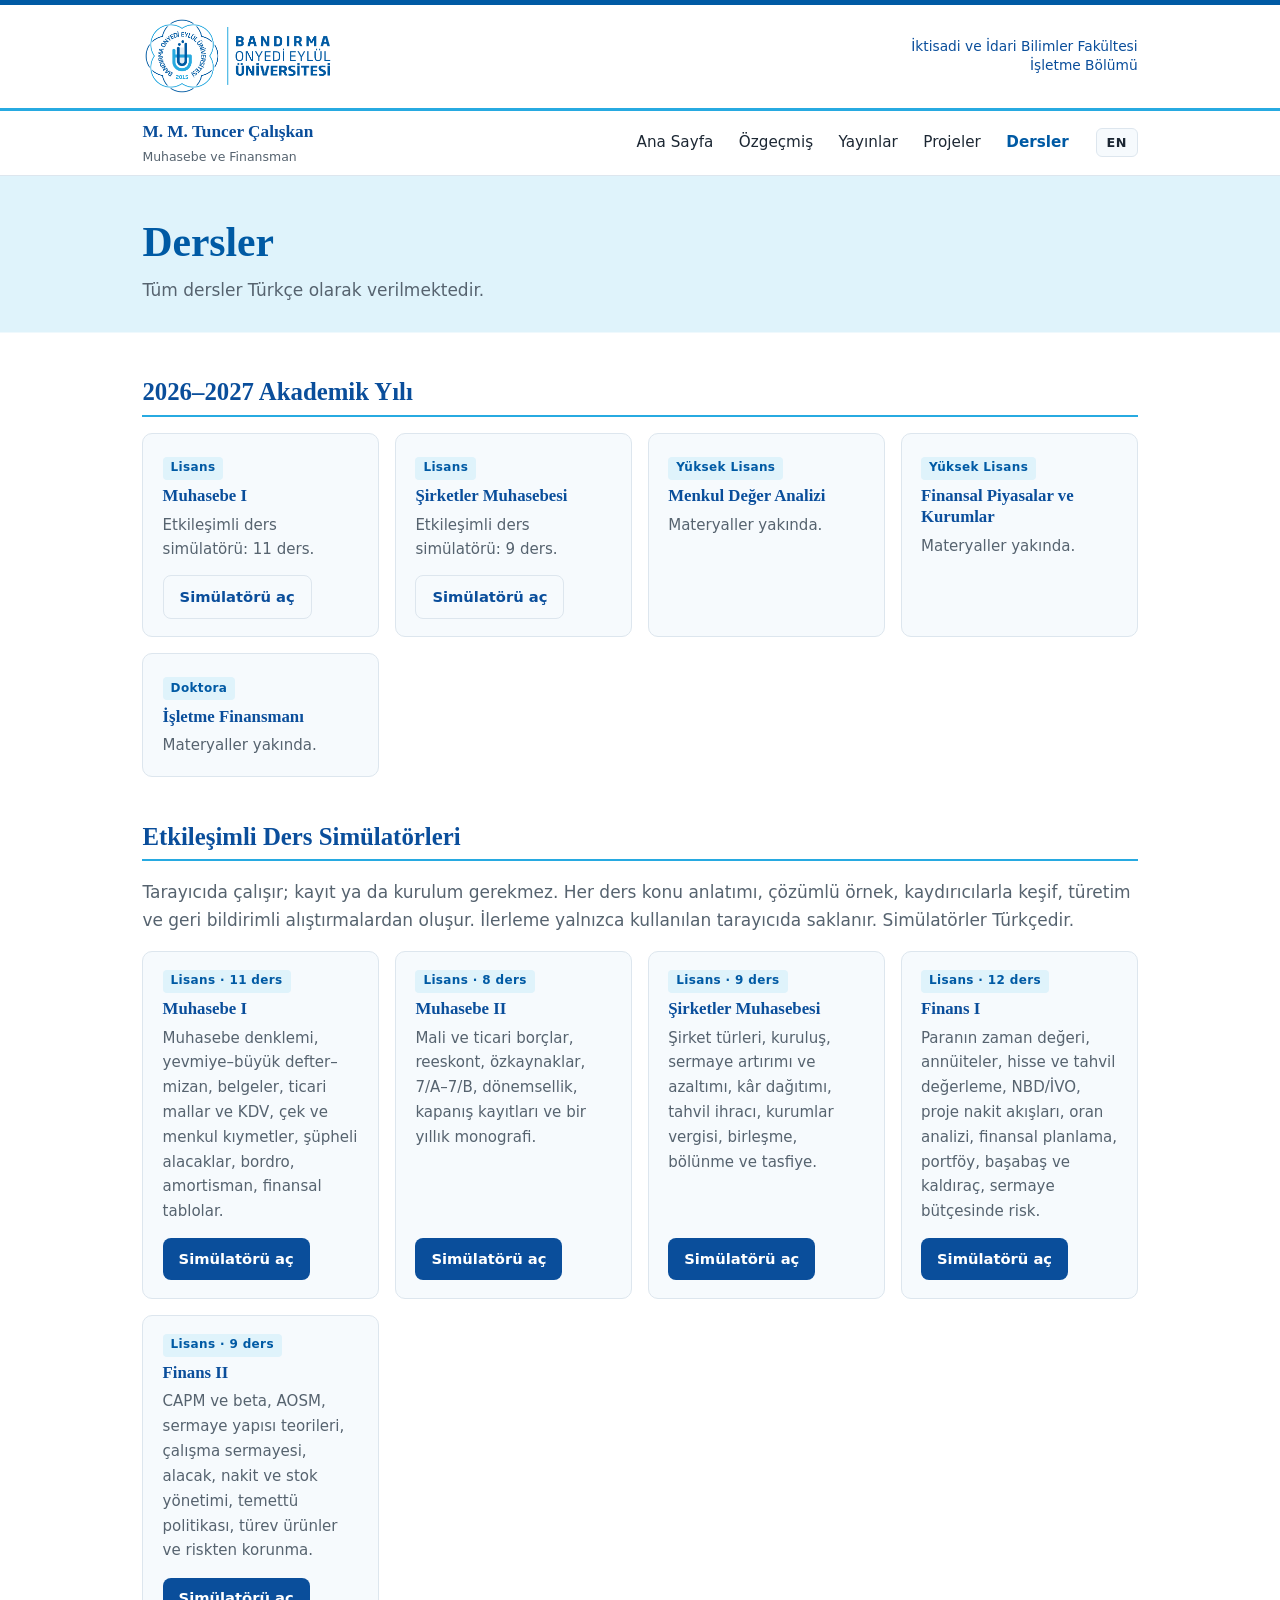
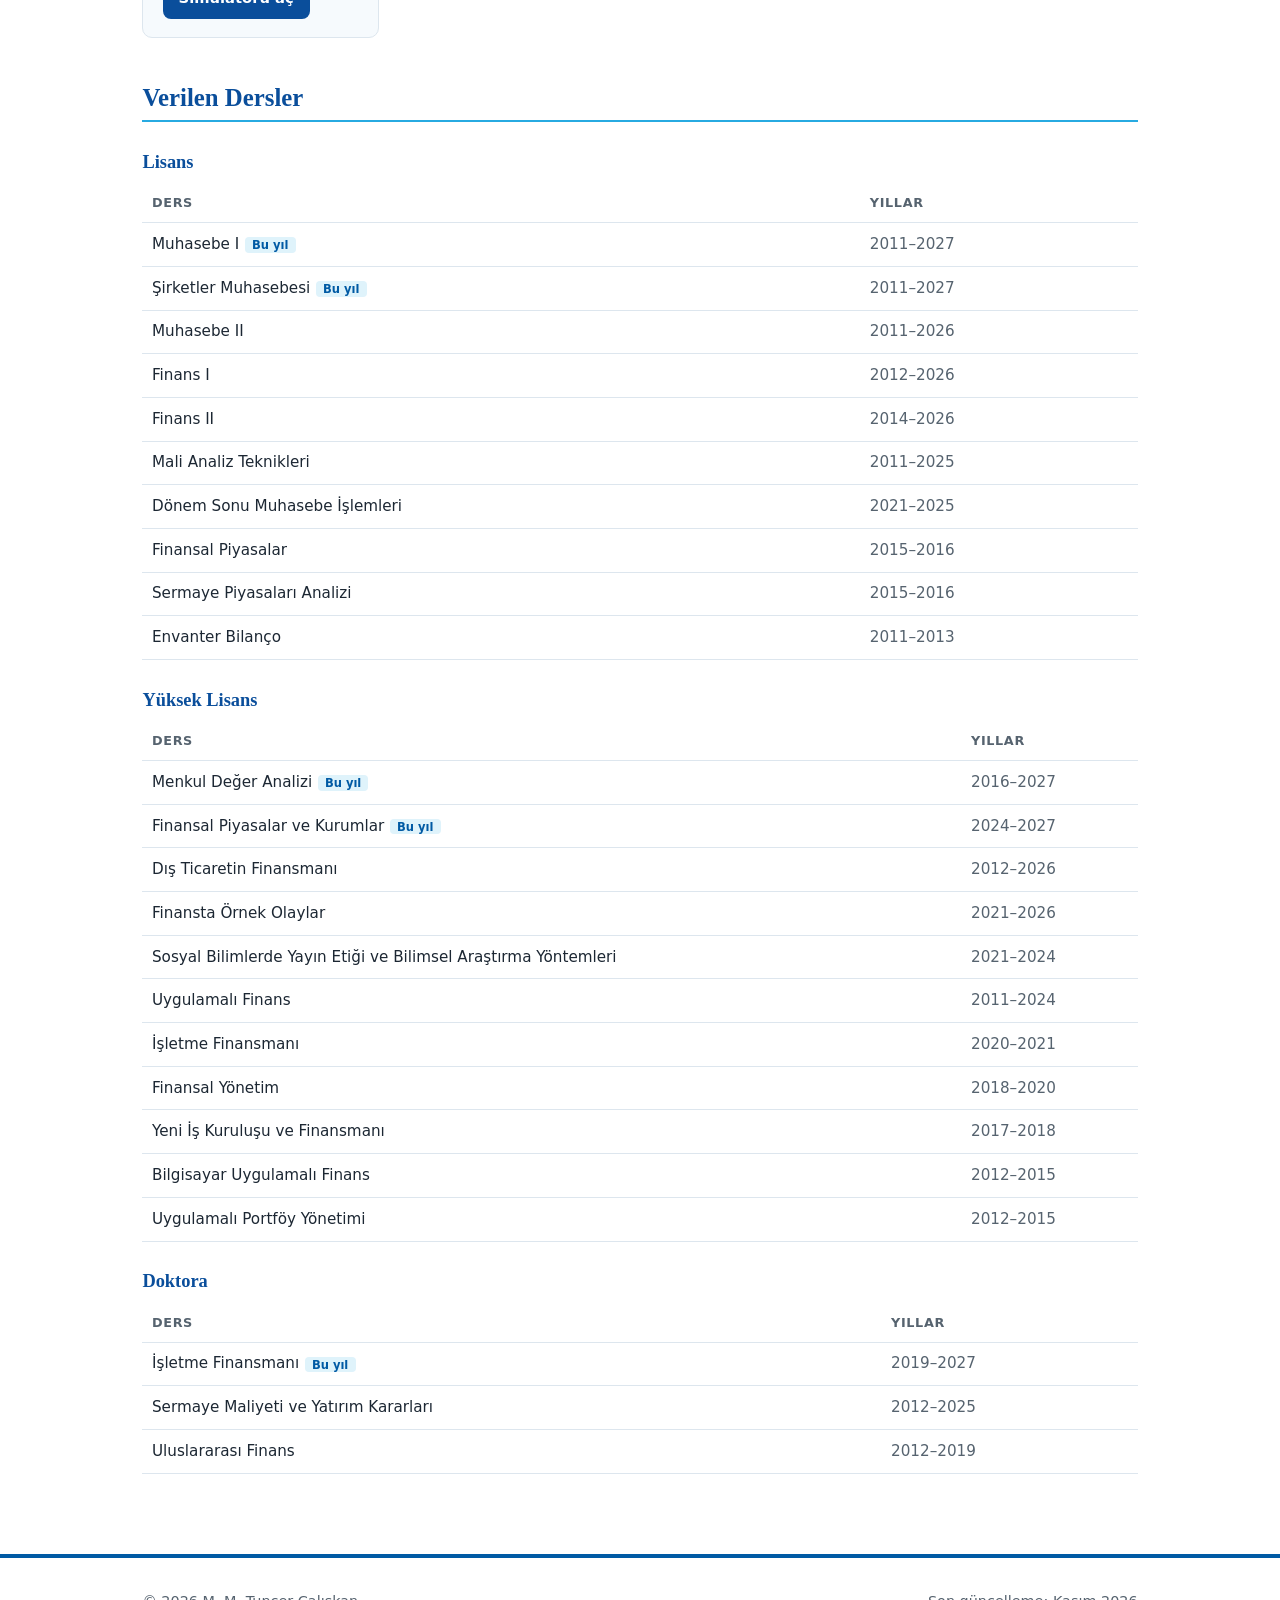
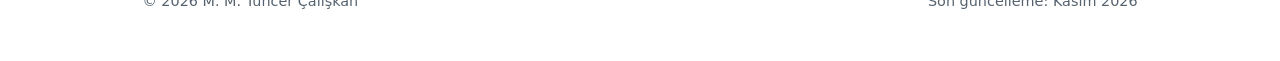
==== commit 075d8fdf: "Add files via upload" ====
--- a/dersler.html
+++ b/dersler.html
@@ -4,7 +4,7 @@
 <meta charset="utf-8">
 <meta name="viewport" content="width=device-width, initial-scale=1">
 <title data-tr="Dersler · M. M. Tuncer Çalışkan" data-en="Teaching · M. M. Tuncer Çalışkan">Dersler · M. M. Tuncer Çalışkan</title>
-<meta name="description" content="Lisans, yüksek lisans ve doktora dersleri; ders materyalleri ve finans simülatörleri.">
+<meta name="description" content="Lisans, yüksek lisans ve doktora dersleri; muhasebe ve finans dersleri için etkileşimli simülatörler.">
 <link rel="icon" href="assets/img/favicon.svg" type="image/svg+xml">
 <link rel="stylesheet" href="assets/css/style.css">
 </head>
@@ -39,10 +39,12 @@
   <div class="grid">
     <div class="card"><span class="tag"><span data-l="tr">Lisans</span><span data-l="en">Undergraduate</span></span>
       <h3><span data-l="tr">Muhasebe I</span><span data-l="en">Accounting I</span></h3>
-      <p><span data-l="tr">Materyaller yakında.</span><span data-l="en">Materials coming soon.</span></p></div>
+      <p><span data-l="tr">Etkileşimli ders simülatörü: 11 ders.</span><span data-l="en">Interactive course simulator: 11 lessons.</span></p>
+      <a class="btn ghost" href="dersler/simulatorler/muhasebe1.html"><span data-l="tr">Simülatörü aç</span><span data-l="en">Open simulator</span></a></div>
     <div class="card"><span class="tag"><span data-l="tr">Lisans</span><span data-l="en">Undergraduate</span></span>
       <h3><span data-l="tr">Şirketler Muhasebesi</span><span data-l="en">Corporate Accounting</span></h3>
-      <p><span data-l="tr">Materyaller yakında.</span><span data-l="en">Materials coming soon.</span></p></div>
+      <p><span data-l="tr">Etkileşimli ders simülatörü: 9 ders.</span><span data-l="en">Interactive course simulator: 9 lessons.</span></p>
+      <a class="btn ghost" href="dersler/simulatorler/sirketler-muhasebesi.html"><span data-l="tr">Simülatörü aç</span><span data-l="en">Open simulator</span></a></div>
     <div class="card"><span class="tag"><span data-l="tr">Yüksek Lisans</span><span data-l="en">Master's</span></span>
       <h3><span data-l="tr">Menkul Değer Analizi</span><span data-l="en">Security Analysis</span></h3>
       <p><span data-l="tr">Materyaller yakında.</span><span data-l="en">Materials coming soon.</span></p></div>
@@ -54,14 +56,29 @@
       <p><span data-l="tr">Materyaller yakında.</span><span data-l="en">Materials coming soon.</span></p></div>
   </div>
 
-  <h2><span data-l="tr">Etkileşimli Öğrenme Araçları</span><span data-l="en">Interactive Learning Tools</span></h2>
-  <div class="grid">
-    <div class="card"><span class="tag"><span data-l="tr">Geliştiriliyor</span><span data-l="en">In development</span></span>
-      <h3><span data-l="tr">Finans I Simülatörü</span><span data-l="en">Finance I Simulator</span></h3>
-      <p><span data-l="tr">Paranın zaman değeri, tahvil değerleme, NBD/İVO, portföy ve başabaş-kaldıraç analizi için etkileşimli alıştırmalar.</span><span data-l="en">Interactive exercises on time value of money, bond valuation, NPV/IRR, portfolio and break-even/leverage analysis.</span></p></div>
-    <div class="card"><span class="tag"><span data-l="tr">Planlanıyor</span><span data-l="en">Planned</span></span>
-      <h3><span data-l="tr">Finans II Simülatörü</span><span data-l="en">Finance II Simulator</span></h3>
-      <p><span data-l="tr">Yakında.</span><span data-l="en">Coming soon.</span></p></div>
+  <h2 id="simulatorler"><span data-l="tr">Etkileşimli Ders Simülatörleri</span><span data-l="en">Interactive Course Simulators</span></h2>
+  <p class="muted"><span data-l="tr">Tarayıcıda çalışır; kayıt ya da kurulum gerekmez. Her ders konu anlatımı, çözümlü örnek, kaydırıcılarla keşif, türetim ve geri bildirimli alıştırmalardan oluşur. İlerleme yalnızca kullanılan tarayıcıda saklanır. Simülatörler Türkçedir.</span><span data-l="en">Runs in the browser; no sign-up or installation. Each lesson combines a short text, a worked example, slider-based explorations, a derivation and exercises with feedback. Progress is stored only in your browser. The simulators are in Turkish.</span></p>
+  <div class="grid sims">
+    <div class="card"><span class="tag"><span data-l="tr">Lisans · 11 ders</span><span data-l="en">Undergraduate · 11 lessons</span></span>
+      <h3><span data-l="tr">Muhasebe I</span><span data-l="en">Accounting I</span></h3>
+      <p><span data-l="tr">Muhasebe denklemi, yevmiye–büyük defter–mizan, belgeler, ticari mallar ve KDV, çek ve menkul kıymetler, şüpheli alacaklar, bordro, amortisman, finansal tablolar.</span><span data-l="en">Accounting equation, journal–ledger–trial balance, documents, inventory and VAT, cheques and securities, doubtful receivables, payroll, depreciation, financial statements.</span></p>
+      <a class="btn" href="dersler/simulatorler/muhasebe1.html"><span data-l="tr">Simülatörü aç</span><span data-l="en">Open simulator</span></a></div>
+    <div class="card"><span class="tag"><span data-l="tr">Lisans · 8 ders</span><span data-l="en">Undergraduate · 8 lessons</span></span>
+      <h3><span data-l="tr">Muhasebe II</span><span data-l="en">Accounting II</span></h3>
+      <p><span data-l="tr">Mali ve ticari borçlar, reeskont, özkaynaklar, 7/A–7/B, dönemsellik, kapanış kayıtları ve bir yıllık monografi.</span><span data-l="en">Financial and trade liabilities, discounting of notes, equity, cost accounts (7/A–7/B), accruals and deferrals, closing entries and a full-year case.</span></p>
+      <a class="btn" href="dersler/simulatorler/muhasebe2.html"><span data-l="tr">Simülatörü aç</span><span data-l="en">Open simulator</span></a></div>
+    <div class="card"><span class="tag"><span data-l="tr">Lisans · 9 ders</span><span data-l="en">Undergraduate · 9 lessons</span></span>
+      <h3><span data-l="tr">Şirketler Muhasebesi</span><span data-l="en">Corporate Accounting</span></h3>
+      <p><span data-l="tr">Şirket türleri, kuruluş, sermaye artırımı ve azaltımı, kâr dağıtımı, tahvil ihracı, kurumlar vergisi, birleşme, bölünme ve tasfiye.</span><span data-l="en">Company types, formation, capital increases and reductions, profit distribution, bond issues, corporate tax, mergers, demergers and liquidation.</span></p>
+      <a class="btn" href="dersler/simulatorler/sirketler-muhasebesi.html"><span data-l="tr">Simülatörü aç</span><span data-l="en">Open simulator</span></a></div>
+    <div class="card"><span class="tag"><span data-l="tr">Lisans · 12 ders</span><span data-l="en">Undergraduate · 12 lessons</span></span>
+      <h3><span data-l="tr">Finans I</span><span data-l="en">Finance I</span></h3>
+      <p><span data-l="tr">Paranın zaman değeri, annüiteler, hisse ve tahvil değerleme, NBD/İVO, proje nakit akışları, oran analizi, finansal planlama, portföy, başabaş ve kaldıraç, sermaye bütçesinde risk.</span><span data-l="en">Time value of money, annuities, stock and bond valuation, NPV/IRR, project cash flows, ratio analysis, financial planning, portfolios, break-even and leverage, risk in capital budgeting.</span></p>
+      <a class="btn" href="dersler/simulatorler/finans1.html"><span data-l="tr">Simülatörü aç</span><span data-l="en">Open simulator</span></a></div>
+    <div class="card"><span class="tag"><span data-l="tr">Lisans · 9 ders</span><span data-l="en">Undergraduate · 9 lessons</span></span>
+      <h3><span data-l="tr">Finans II</span><span data-l="en">Finance II</span></h3>
+      <p><span data-l="tr">CAPM ve beta, AOSM, sermaye yapısı teorileri, çalışma sermayesi, alacak, nakit ve stok yönetimi, temettü politikası, türev ürünler ve riskten korunma.</span><span data-l="en">CAPM and beta, WACC, capital structure theories, working capital, receivables, cash and inventory management, dividend policy, derivatives and hedging.</span></p>
+      <a class="btn" href="dersler/simulatorler/finans2.html"><span data-l="tr">Simülatörü aç</span><span data-l="en">Open simulator</span></a></div>
   </div>
 
   <h2><span data-l="tr">Verilen Dersler</span><span data-l="en">Courses Taught</span></h2>
